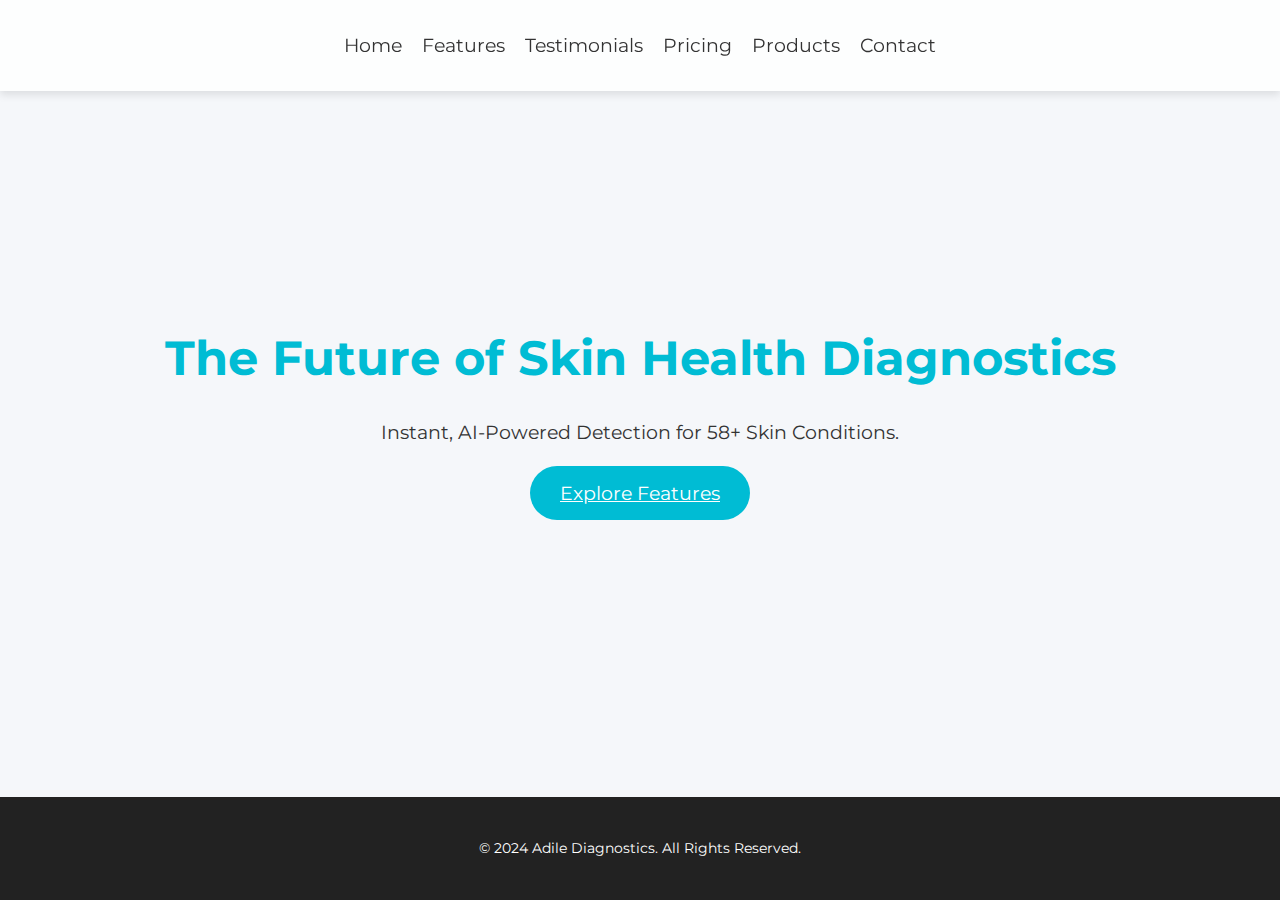
==== index.html @ a2587669 "Add files via upload" ====
<!DOCTYPE html>
<html lang="en">
<head>
    <!-- Meta and Title -->
    <meta charset="UTF-8">
    <meta name="viewport" content="width=device-width, initial-scale=1.0">
    <title>Adile Diagnostics</title>
    <!-- Google Font (Montserrat) -->
    <link href="https://fonts.googleapis.com/css2?family=Montserrat:wght@400;700&display=swap" rel="stylesheet">
    <!-- Link to main CSS file -->
    <link rel="stylesheet" href="styles.css">
</head>
<body>

    <!-- Navbar Section -->
    <header class="navbar">
        <div class="container">
            <nav>
                <a href="index.html">Home</a>
                <a href="features.html">Features</a>
                <a href="testimonials.html">Testimonials</a>
                <a href="pricing.html">Pricing</a>
                <a href="products.html">Products</a>
                <a href="contact.html">Contact</a>
            </nav>
        </div>
    </header>

    <!-- Hero Section -->
    <section class="hero-section">
        <div class="container">
            <h1 class="hero-title">The Future of Skin Health Diagnostics</h1>
            <p class="hero-subtitle">Instant, AI-Powered Detection for 58+ Skin Conditions.</p>
            <a href="features.html" class="cta-button">Explore Features</a>
        </div>
    </section>

    <!-- Footer Section -->
    <footer class="footer">
        <div class="container">
            <p>&copy; 2024 Adile Diagnostics. All Rights Reserved.</p>
        </div>
    </footer>

</body>
</html>
---- styles.css ----
/* Global Styles - Applies to all pages */
html, body {
    height: 100%;
    margin: 0;
    font-family: 'Montserrat', sans-serif;  /* Ensuring Montserrat is applied globally */
    background-color: #f5f7fa;  /* Light background for professional appearance */
    color: #333;
    line-height: 1.6;
    display: flex;
    flex-direction: column;  /* Helps with sticky footer */
}

/* Main container for all page content */
.container {
    max-width: 1200px;
    margin: 0 auto;
    padding: 20px;
    flex: 1;  /* Makes content take up available space */
}

/* Navbar styles */
.navbar {
    background-color: rgba(255, 255, 255, 0.8); /* Semi-transparent */
    box-shadow: 0 4px 8px rgba(0, 0, 0, 0.1);  /* Floating effect */
    position: fixed;
    top: 0;
    width: 100%;
    z-index: 1000;
    display: flex;
    justify-content: center;
    padding: 10px 0;
    transition: background-color 0.3s ease;
}

/* Centering navbar items */
.navbar .container {
    display: flex;
    justify-content: center;
}

/* Styling navbar links */
.navbar nav {
    display: flex;
    justify-content: center;
    gap: 20px;
}

/* Ensuring Montserrat font is used for navigation links */
.navbar nav a {
    color: #333;
    text-decoration: none;
    font-family: 'Montserrat', sans-serif;  /* Apply Montserrat font */
    font-size: 1.2rem;
    transition: color 0.3s ease;
}

/* Hover effect for navbar links */
.navbar nav a:hover {
    color: #00bcd4;
}

/* Hero section styling (applies to index page) */
.hero-section {
    background: url('assets/medical-bg.jpg') center center/cover no-repeat;
    height: 100vh;
    display: flex;
    justify-content: center;
    align-items: center;
    position: relative;
    text-align: center;
    color: #fff;
}

/* Styling for main title on hero section */
.hero-title {
    font-size: 3rem;
    margin-bottom: 20px;
    color: #00bcd4;
}

/* Subtitle styling on hero section */
.hero-subtitle {
    font-size: 1.2rem;
    margin-bottom: 30px;
    color: #333;
}

/* CTA (Call-to-Action) button on hero section */
.cta-button {
    background-color: #00bcd4;
    color: #fff;
    padding: 15px 30px;
    border: none;
    border-radius: 50px;
    cursor: pointer;
    font-size: 1.2rem;
    transition: background-color 0.3s ease, transform 0.3s ease;
}

/* Hover effect for CTA button */
.cta-button:hover {
    background-color: #008c9e;
    transform: scale(1.05);
}

/* Feature boxes for Features, Testimonials, Pricing, and Products pages */
.features-section, .testimonials-section, .pricing-section, .products-section {
    padding: 80px 0;
    text-align: center;
    background-color: #f5f7fa;
}

/* Box styling for Features, Testimonials, Pricing, and Products */
.feature-box, .testimonial-box, .pricing-box, .product-box {
    background-color: #ffffff;
    border: 1px solid #ddd;
    border-radius: 10px;
    padding: 20px;
    margin: 20px;
    box-shadow: 0 4px 10px rgba(0, 0, 0, 0.05);  /* Slight shadow for depth */
    transition: transform 0.3s ease, box-shadow 0.3s ease;
    display: inline-block;
    width: 300px;
    vertical-align: top;
}

/* Hover effect for all feature boxes */
.feature-box:hover, .testimonial-box:hover, .pricing-box:hover, .product-box:hover {
    transform: scale(1.05);
    box-shadow: 0 6px 20px rgba(0, 0, 0, 0.1);
}

/* Title inside the boxes */
.feature-box h3, .testimonial-box h3, .pricing-box h3, .product-box h3 {
    font-size: 1.5rem;
    margin-bottom: 15px;
    color: #00bcd4;
}

/* Text inside the boxes */
.feature-box p, .testimonial-box p, .pricing-box p, .product-box p {
    font-size: 1rem;
    color: #333;
}

/* Contact Form Section */
.contact-section {
    padding: 80px 0;
    text-align: center;
    background-color: #f5f7fa;
}

/* Contact form box styling */
.contact-box {
    background-color: #ffffff;
    border: 1px solid #ddd;
    border-radius: 10px;
    padding: 40px;
    margin: 0 auto;
    box-shadow: 0 4px 10px rgba(0, 0, 0, 0.05);
    width: 60%;  /* Centered width */
    max-width: 600px;
}

/* Inputs and textarea inside contact form */
.contact-box input, .contact-box textarea {
    width: 100%;
    padding: 15px;
    margin: 10px 0;
    border: none;
    border-radius: 5px;
    background-color: #f0f0f0;
    font-size: 1rem;
}

/* Submit button styling */
button {
    background-color: #00bcd4;
    color: #ffffff;
    padding: 15px 30px;
    border: none;
    border-radius: 50px;
    cursor: pointer;
    text-transform: uppercase;
    font-size: 1rem;
    transition: background-color 0.3s ease, transform 0.3s ease;
}

/* Hover effect for button */
button:hover {
    background-color: #008c9e;
    transform: scale(1.05);
}

/* Footer styling */
.footer {
    background-color: #222;
    color: #fff;
    text-align: center;
    padding: 20px 0;
    font-size: 0.9rem;
    margin-top: auto;  /* Ensures footer sticks to the bottom */
}

/* Footer text */
.footer p {
    margin: 0;
}

/* Responsive Styling */
@media (max-width: 768px) {
    /* Stacks navbar links vertically on smaller screens */
    .navbar {
        flex-direction: column;
    }

    /* Smaller font for hero section title on small screens */
    .hero-title {
        font-size: 2.2rem;
    }

    /* Smaller button padding on mobile */
    .cta-button {
        padding: 10px 20px;
    }

    /* Full width for boxes on smaller screens */
    .feature-box, .testimonial-box, .pricing-box, .contact-box, .product-box {
        width: 100%;
        margin: 20px auto;
    }

    /* Full width for contact box on mobile */
    .contact-box {
        width: 90%;
    }
}
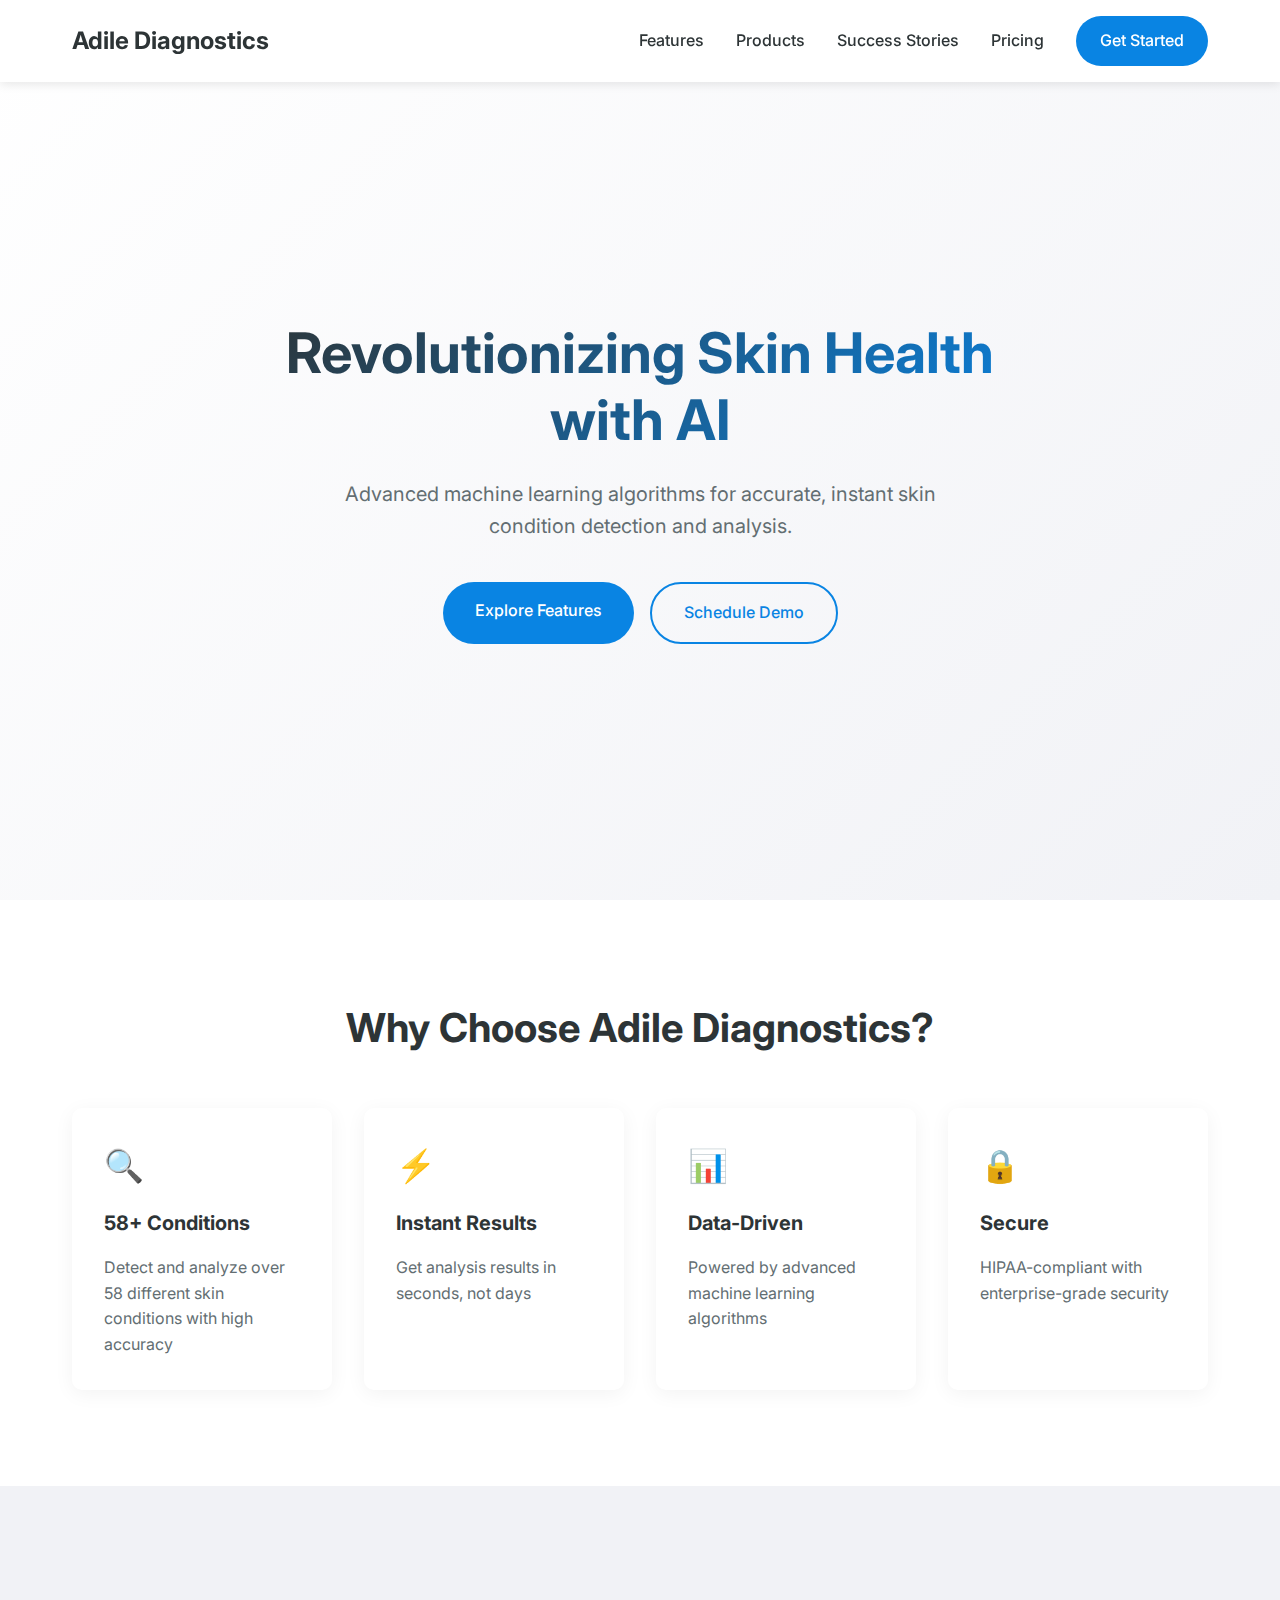
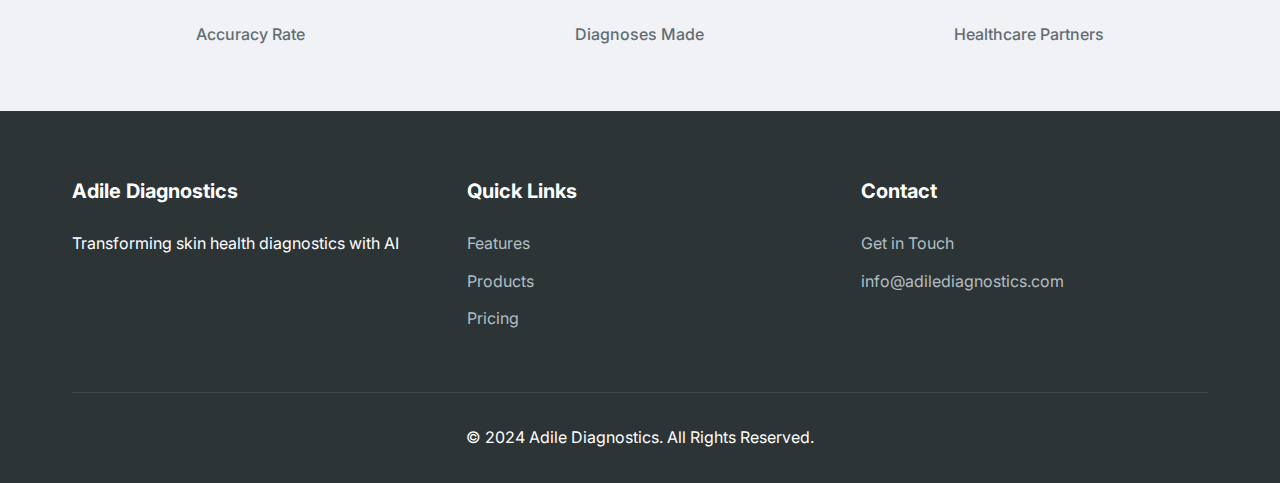
==== commit f9a1ff36: "Update website with modern design and responsive feature" ====
--- a/index.html
+++ b/index.html
@@ -4,9 +4,9 @@
     <!-- Meta and Title -->
     <meta charset="UTF-8">
     <meta name="viewport" content="width=device-width, initial-scale=1.0">
-    <title>Adile Diagnostics</title>
-    <!-- Google Font (Montserrat) -->
-    <link href="https://fonts.googleapis.com/css2?family=Montserrat:wght@400;700&display=swap" rel="stylesheet">
+    <title>Adile Diagnostics - AI-Powered Skin Health Analysis</title>
+    <!-- Google Font (Inter) -->
+    <link href="https://fonts.googleapis.com/css2?family=Inter:wght@400;500;600;700&display=swap" rel="stylesheet">
     <!-- Link to main CSS file -->
     <link rel="stylesheet" href="styles.css">
 </head>
@@ -15,13 +15,15 @@
     <!-- Navbar Section -->
     <header class="navbar">
         <div class="container">
+            <div class="logo">
+                <a href="index.html">Adile Diagnostics</a>
+            </div>
             <nav>
-                <a href="index.html">Home</a>
                 <a href="features.html">Features</a>
-                <a href="testimonials.html">Testimonials</a>
+                <a href="products.html">Products</a>
+                <a href="testimonials.html">Success Stories</a>
                 <a href="pricing.html">Pricing</a>
-                <a href="products.html">Products</a>
-                <a href="contact.html">Contact</a>
+                <a href="contact.html" class="nav-cta">Get Started</a>
             </nav>
         </div>
     </header>
@@ -29,18 +31,92 @@
     <!-- Hero Section -->
     <section class="hero-section">
         <div class="container">
-            <h1 class="hero-title">The Future of Skin Health Diagnostics</h1>
-            <p class="hero-subtitle">Instant, AI-Powered Detection for 58+ Skin Conditions.</p>
-            <a href="features.html" class="cta-button">Explore Features</a>
+            <div class="hero-content">
+                <h1 class="hero-title">Revolutionizing Skin Health with AI</h1>
+                <p class="hero-subtitle">Advanced machine learning algorithms for accurate, instant skin condition detection and analysis.</p>
+                <div class="hero-cta">
+                    <a href="features.html" class="primary-button">Explore Features</a>
+                    <a href="contact.html" class="secondary-button">Schedule Demo</a>
+                </div>
+            </div>
+        </div>
+    </section>
+
+    <!-- Features Grid Section -->
+    <section class="features-grid">
+        <div class="container">
+            <h2 class="section-title">Why Choose Adile Diagnostics?</h2>
+            <div class="grid">
+                <div class="grid-item">
+                    <div class="icon">🔍</div>
+                    <h3>58+ Conditions</h3>
+                    <p>Detect and analyze over 58 different skin conditions with high accuracy</p>
+                </div>
+                <div class="grid-item">
+                    <div class="icon">⚡</div>
+                    <h3>Instant Results</h3>
+                    <p>Get analysis results in seconds, not days</p>
+                </div>
+                <div class="grid-item">
+                    <div class="icon">📊</div>
+                    <h3>Data-Driven</h3>
+                    <p>Powered by advanced machine learning algorithms</p>
+                </div>
+                <div class="grid-item">
+                    <div class="icon">🔒</div>
+                    <h3>Secure</h3>
+                    <p>HIPAA-compliant with enterprise-grade security</p>
+                </div>
+            </div>
+        </div>
+    </section>
+
+    <!-- Stats Section -->
+    <section class="stats-section">
+        <div class="container">
+            <div class="stats-grid">
+                <div class="stat-item">
+                    <h3>98%</h3>
+                    <p>Accuracy Rate</p>
+                </div>
+                <div class="stat-item">
+                    <h3>50K+</h3>
+                    <p>Diagnoses Made</p>
+                </div>
+                <div class="stat-item">
+                    <h3>1000+</h3>
+                    <p>Healthcare Partners</p>
+                </div>
+            </div>
         </div>
     </section>
 
     <!-- Footer Section -->
     <footer class="footer">
         <div class="container">
-            <p>&copy; 2024 Adile Diagnostics. All Rights Reserved.</p>
+            <div class="footer-content">
+                <div class="footer-section">
+                    <h4>Adile Diagnostics</h4>
+                    <p>Transforming skin health diagnostics with AI</p>
+                </div>
+                <div class="footer-section">
+                    <h4>Quick Links</h4>
+                    <a href="features.html">Features</a>
+                    <a href="products.html">Products</a>
+                    <a href="pricing.html">Pricing</a>
+                </div>
+                <div class="footer-section">
+                    <h4>Contact</h4>
+                    <a href="contact.html">Get in Touch</a>
+                    <a href="mailto:info@adilediagnostics.com">info@adilediagnostics.com</a>
+                </div>
+            </div>
+            <div class="footer-bottom">
+                <p>&copy; 2024 Adile Diagnostics. All Rights Reserved.</p>
+            </div>
         </div>
     </footer>
 
+    <script src="scripts.js"></script>
 </body>
 </html>
--- a/styles.css
+++ b/styles.css
@@ -1,237 +1,1033 @@
-/* Global Styles - Applies to all pages */
+/* Reset and Base Styles */
+:root {
+    --primary-color: #2D3436;
+    --secondary-color: #0984E3;
+    --accent-color: #00B894;
+    --text-color: #2D3436;
+    --light-gray: #F1F2F6;
+    --white: #FFFFFF;
+    --transition: all 0.3s ease;
+}
+
+* {
+    margin: 0;
+    padding: 0;
+    box-sizing: border-box;
+}
+
 html, body {
     height: 100%;
-    margin: 0;
-    font-family: 'Montserrat', sans-serif;  /* Ensuring Montserrat is applied globally */
-    background-color: #f5f7fa;  /* Light background for professional appearance */
-    color: #333;
+    font-family: 'Inter', sans-serif;
+    font-size: 16px;
     line-height: 1.6;
-    display: flex;
-    flex-direction: column;  /* Helps with sticky footer */
-}
-
-/* Main container for all page content */
+    color: var(--text-color);
+    background-color: var(--white);
+}
+
 .container {
     max-width: 1200px;
     margin: 0 auto;
-    padding: 20px;
-    flex: 1;  /* Makes content take up available space */
-}
-
-/* Navbar styles */
+    padding: 0 2rem;
+}
+
+/* Navbar Styles */
 .navbar {
-    background-color: rgba(255, 255, 255, 0.8); /* Semi-transparent */
-    box-shadow: 0 4px 8px rgba(0, 0, 0, 0.1);  /* Floating effect */
     position: fixed;
     top: 0;
-    width: 100%;
+    left: 0;
+    right: 0;
+    background: rgba(255, 255, 255, 0.98);
+    backdrop-filter: blur(10px);
     z-index: 1000;
-    display: flex;
-    justify-content: center;
-    padding: 10px 0;
-    transition: background-color 0.3s ease;
-}
-
-/* Centering navbar items */
+    padding: 1rem 0;
+    box-shadow: 0 2px 10px rgba(0, 0, 0, 0.1);
+}
+
 .navbar .container {
     display: flex;
-    justify-content: center;
-}
-
-/* Styling navbar links */
+    justify-content: space-between;
+    align-items: center;
+}
+
+.logo a {
+    font-size: 1.5rem;
+    font-weight: 700;
+    color: var(--primary-color);
+    text-decoration: none;
+}
+
 .navbar nav {
     display: flex;
+    gap: 2rem;
+    align-items: center;
+}
+
+.navbar nav a {
+    color: var(--text-color);
+    text-decoration: none;
+    font-weight: 500;
+    transition: var(--transition);
+}
+
+.navbar nav a:hover {
+    color: var(--secondary-color);
+}
+
+.nav-cta {
+    background: var(--secondary-color);
+    color: var(--white) !important;
+    padding: 0.75rem 1.5rem;
+    border-radius: 50px;
+    transition: var(--transition);
+}
+
+.nav-cta:hover {
+    background: var(--accent-color);
+    transform: translateY(-2px);
+}
+
+/* Hero Section */
+.hero-section {
+    padding: 8rem 0 4rem;
+    background: linear-gradient(135deg, var(--white) 0%, var(--light-gray) 100%);
+    min-height: 100vh;
+    display: flex;
+    align-items: center;
+}
+
+.hero-content {
+    max-width: 800px;
+    margin: 0 auto;
+    text-align: center;
+}
+
+.hero-title {
+    font-size: 3.5rem;
+    font-weight: 700;
+    line-height: 1.2;
+    margin-bottom: 1.5rem;
+    background: linear-gradient(135deg, var(--primary-color) 0%, var(--secondary-color) 100%);
+    -webkit-background-clip: text;
+    -webkit-text-fill-color: transparent;
+}
+
+.hero-subtitle {
+    font-size: 1.25rem;
+    color: #636E72;
+    margin-bottom: 2.5rem;
+    max-width: 600px;
+    margin-left: auto;
+    margin-right: auto;
+}
+
+.hero-cta {
+    display: flex;
+    gap: 1rem;
     justify-content: center;
-    gap: 20px;
-}
-
-/* Ensuring Montserrat font is used for navigation links */
-.navbar nav a {
-    color: #333;
+}
+
+.primary-button, .secondary-button {
+    padding: 1rem 2rem;
+    border-radius: 50px;
+    font-weight: 500;
     text-decoration: none;
-    font-family: 'Montserrat', sans-serif;  /* Apply Montserrat font */
-    font-size: 1.2rem;
-    transition: color 0.3s ease;
-}
-
-/* Hover effect for navbar links */
-.navbar nav a:hover {
-    color: #00bcd4;
-}
-
-/* Hero section styling (applies to index page) */
-.hero-section {
-    background: url('assets/medical-bg.jpg') center center/cover no-repeat;
-    height: 100vh;
+    transition: var(--transition);
+}
+
+.primary-button {
+    background: var(--secondary-color);
+    color: var(--white);
+}
+
+.secondary-button {
+    background: transparent;
+    color: var(--secondary-color);
+    border: 2px solid var(--secondary-color);
+}
+
+.primary-button:hover, .secondary-button:hover {
+    transform: translateY(-2px);
+}
+
+/* Features Grid */
+.features-grid {
+    padding: 6rem 0;
+    background: var(--white);
+}
+
+.section-title {
+    text-align: center;
+    font-size: 2.5rem;
+    margin-bottom: 3rem;
+    color: var(--primary-color);
+}
+
+.grid {
+    display: grid;
+    grid-template-columns: repeat(auto-fit, minmax(250px, 1fr));
+    gap: 2rem;
+}
+
+.grid-item {
+    padding: 2rem;
+    background: var(--white);
+    border-radius: 10px;
+    box-shadow: 0 4px 20px rgba(0, 0, 0, 0.05);
+    transition: var(--transition);
+}
+
+.grid-item:hover {
+    transform: translateY(-5px);
+}
+
+.icon {
+    font-size: 2rem;
+    margin-bottom: 1rem;
+}
+
+.grid-item h3 {
+    font-size: 1.25rem;
+    margin-bottom: 1rem;
+    color: var(--primary-color);
+}
+
+.grid-item p {
+    color: #636E72;
+}
+
+/* Stats Section */
+.stats-section {
+    padding: 4rem 0;
+    background: var(--light-gray);
+}
+
+.stats-grid {
+    display: grid;
+    grid-template-columns: repeat(auto-fit, minmax(200px, 1fr));
+    gap: 2rem;
+    text-align: center;
+}
+
+.stat-item h3 {
+    font-size: 2.5rem;
+    color: var(--secondary-color);
+    margin-bottom: 0.5rem;
+}
+
+.stat-item p {
+    color: #636E72;
+    font-weight: 500;
+}
+
+/* Footer */
+.footer {
+    background: var(--primary-color);
+    color: var(--white);
+    padding: 4rem 0 2rem;
+}
+
+.footer-content {
+    display: grid;
+    grid-template-columns: repeat(auto-fit, minmax(200px, 1fr));
+    gap: 3rem;
+    margin-bottom: 3rem;
+}
+
+.footer-section h4 {
+    font-size: 1.25rem;
+    margin-bottom: 1.5rem;
+}
+
+.footer-section a {
+    color: #B2BEC3;
+    text-decoration: none;
+    display: block;
+    margin-bottom: 0.75rem;
+    transition: var(--transition);
+}
+
+.footer-section a:hover {
+    color: var(--white);
+}
+
+.footer-bottom {
+    text-align: center;
+    padding-top: 2rem;
+    border-top: 1px solid rgba(255, 255, 255, 0.1);
+}
+
+/* Page Header */
+.page-header {
+    padding: 8rem 0 4rem;
+    background: linear-gradient(135deg, var(--primary-color) 0%, var(--secondary-color) 100%);
+    color: var(--white);
+    text-align: center;
+}
+
+.page-header h1 {
+    font-size: 3rem;
+    margin-bottom: 1rem;
+}
+
+.page-header p {
+    font-size: 1.25rem;
+    opacity: 0.9;
+    max-width: 600px;
+    margin: 0 auto;
+}
+
+/* Feature Cards */
+.feature-card {
+    background: var(--white);
+    border-radius: 10px;
+    padding: 2rem;
+    box-shadow: 0 4px 20px rgba(0, 0, 0, 0.1);
+    transition: var(--transition);
+}
+
+.feature-card:hover {
+    transform: translateY(-5px);
+    box-shadow: 0 8px 30px rgba(0, 0, 0, 0.15);
+}
+
+.feature-icon {
+    font-size: 2.5rem;
+    margin-bottom: 1.5rem;
+}
+
+/* Technical Features */
+.tech-features {
+    padding: 6rem 0;
+    background: var(--light-gray);
+}
+
+.tech-features h2 {
+    text-align: center;
+    font-size: 2.5rem;
+    margin-bottom: 3rem;
+    color: var(--primary-color);
+}
+
+.tech-grid {
+    display: grid;
+    grid-template-columns: repeat(auto-fit, minmax(300px, 1fr));
+    gap: 2rem;
+}
+
+.tech-item {
+    background: var(--white);
+    padding: 2rem;
+    border-radius: 10px;
+    box-shadow: 0 4px 20px rgba(0, 0, 0, 0.05);
+}
+
+.tech-item h3 {
+    color: var(--secondary-color);
+    margin-bottom: 1.5rem;
+    font-size: 1.5rem;
+}
+
+.tech-item ul {
+    list-style: none;
+    padding: 0;
+}
+
+.tech-item li {
+    padding: 0.5rem 0;
+    color: var(--text-color);
+    position: relative;
+    padding-left: 1.5rem;
+}
+
+.tech-item li:before {
+    content: "→";
+    position: absolute;
+    left: 0;
+    color: var(--secondary-color);
+}
+
+/* CTA Section */
+.cta-section {
+    padding: 6rem 0;
+    text-align: center;
+    background: linear-gradient(135deg, var(--white) 0%, var(--light-gray) 100%);
+}
+
+.cta-section h2 {
+    font-size: 2.5rem;
+    margin-bottom: 1rem;
+    color: var(--primary-color);
+}
+
+.cta-section p {
+    font-size: 1.25rem;
+    color: #636E72;
+    margin-bottom: 2rem;
+}
+
+.cta-buttons {
     display: flex;
+    gap: 1rem;
     justify-content: center;
+}
+
+/* Products Section */
+.products-section {
+    padding: 6rem 0;
+    background: var(--white);
+}
+
+.products-grid {
+    display: grid;
+    grid-template-columns: repeat(auto-fit, minmax(300px, 1fr));
+    gap: 3rem;
+    margin-top: 3rem;
+}
+
+.product-card {
+    background: var(--white);
+    border-radius: 15px;
+    overflow: hidden;
+    box-shadow: 0 4px 20px rgba(0, 0, 0, 0.1);
+    transition: var(--transition);
+}
+
+.product-card:hover {
+    transform: translateY(-10px);
+    box-shadow: 0 8px 30px rgba(0, 0, 0, 0.15);
+}
+
+.product-image {
+    background: linear-gradient(135deg, var(--secondary-color) 0%, var(--accent-color) 100%);
+    padding: 3rem;
+    text-align: center;
+}
+
+.product-icon {
+    font-size: 4rem;
+}
+
+.product-content {
+    padding: 2rem;
+}
+
+.product-content h3 {
+    font-size: 1.5rem;
+    color: var(--primary-color);
+    margin-bottom: 1rem;
+}
+
+.product-content p {
+    color: #636E72;
+    margin-bottom: 1.5rem;
+}
+
+.product-features {
+    list-style: none;
+    padding: 0;
+    margin-bottom: 2rem;
+}
+
+.product-features li {
+    padding: 0.5rem 0;
+    color: var(--text-color);
+    position: relative;
+    padding-left: 1.5rem;
+}
+
+.product-features li:before {
+    content: "✓";
+    position: absolute;
+    left: 0;
+    color: var(--accent-color);
+}
+
+/* Integration Section */
+.integration-section {
+    padding: 6rem 0;
+    background: var(--light-gray);
+    text-align: center;
+}
+
+.integration-section h2 {
+    font-size: 2.5rem;
+    margin-bottom: 1rem;
+    color: var(--primary-color);
+}
+
+.integration-section > .container > p {
+    font-size: 1.25rem;
+    color: #636E72;
+    margin-bottom: 3rem;
+}
+
+.integration-grid {
+    display: grid;
+    grid-template-columns: repeat(auto-fit, minmax(250px, 1fr));
+    gap: 2rem;
+    margin-top: 3rem;
+}
+
+.integration-item {
+    background: var(--white);
+    padding: 2rem;
+    border-radius: 10px;
+    box-shadow: 0 4px 20px rgba(0, 0, 0, 0.05);
+    transition: var(--transition);
+}
+
+.integration-item:hover {
+    transform: translateY(-5px);
+}
+
+.integration-item h3 {
+    color: var(--secondary-color);
+    margin-bottom: 1rem;
+    font-size: 1.25rem;
+}
+
+.integration-item p {
+    color: #636E72;
+}
+
+/* Featured Story */
+.featured-story {
+    padding: 6rem 0;
+    background: var(--white);
+}
+
+.story-card {
+    background: var(--white);
+    border-radius: 15px;
+    padding: 3rem;
+    box-shadow: 0 4px 20px rgba(0, 0, 0, 0.1);
+    transition: var(--transition);
+}
+
+.story-card.featured {
+    background: linear-gradient(135deg, var(--primary-color) 0%, var(--secondary-color) 100%);
+    color: var(--white);
+    display: grid;
+    grid-template-columns: 2fr 1fr;
+    gap: 3rem;
+}
+
+.story-quote {
+    font-size: 1.5rem;
+    line-height: 1.6;
+    margin-bottom: 2rem;
+    font-weight: 500;
+}
+
+.story-author {
+    display: flex;
     align-items: center;
+    gap: 1rem;
+}
+
+.author-info h3 {
+    font-size: 1.25rem;
+    margin-bottom: 0.5rem;
+}
+
+.author-info p {
+    opacity: 0.9;
+}
+
+.story-stats {
+    display: grid;
+    gap: 2rem;
+    align-content: center;
+}
+
+.story-stats .stat {
+    text-align: center;
+}
+
+.story-stats h4 {
+    font-size: 2.5rem;
+    margin-bottom: 0.5rem;
+}
+
+.story-stats p {
+    opacity: 0.9;
+}
+
+/* Testimonials Grid */
+.testimonials-grid {
+    padding: 6rem 0;
+    background: var(--light-gray);
+}
+
+.testimonials-grid h2 {
+    text-align: center;
+    font-size: 2.5rem;
+    margin-bottom: 3rem;
+    color: var(--primary-color);
+}
+
+.stories-grid {
+    display: grid;
+    grid-template-columns: repeat(auto-fit, minmax(300px, 1fr));
+    gap: 2rem;
+}
+
+.stories-grid .story-card {
+    background: var(--white);
+    padding: 2rem;
+}
+
+.stories-grid .story-quote {
+    font-size: 1.25rem;
+    color: var(--text-color);
+}
+
+/* Results Section */
+.results-section {
+    padding: 6rem 0;
+    background: var(--white);
+    text-align: center;
+}
+
+.results-section h2 {
+    font-size: 2.5rem;
+    margin-bottom: 3rem;
+    color: var(--primary-color);
+}
+
+.results-grid {
+    display: grid;
+    grid-template-columns: repeat(auto-fit, minmax(200px, 1fr));
+    gap: 3rem;
+}
+
+.result-item h3 {
+    font-size: 3rem;
+    color: var(--secondary-color);
+    margin-bottom: 1rem;
+}
+
+.result-item p {
+    font-size: 1.25rem;
+    color: #636E72;
+}
+
+/* Pricing Toggle */
+.pricing-toggle {
+    padding: 2rem 0;
+    text-align: center;
+}
+
+.toggle-container {
+    display: inline-flex;
+    align-items: center;
+    gap: 1rem;
+    background: var(--light-gray);
+    padding: 0.5rem 1rem;
+    border-radius: 50px;
+}
+
+.switch {
     position: relative;
-    text-align: center;
-    color: #fff;
-}
-
-/* Styling for main title on hero section */
-.hero-title {
+    display: inline-block;
+    width: 60px;
+    height: 34px;
+}
+
+.switch input {
+    opacity: 0;
+    width: 0;
+    height: 0;
+}
+
+.slider {
+    position: absolute;
+    cursor: pointer;
+    top: 0;
+    left: 0;
+    right: 0;
+    bottom: 0;
+    background-color: var(--secondary-color);
+    transition: var(--transition);
+    border-radius: 34px;
+}
+
+.slider:before {
+    position: absolute;
+    content: "";
+    height: 26px;
+    width: 26px;
+    left: 4px;
+    bottom: 4px;
+    background-color: white;
+    transition: var(--transition);
+    border-radius: 50%;
+}
+
+input:checked + .slider {
+    background-color: var(--accent-color);
+}
+
+input:checked + .slider:before {
+    transform: translateX(26px);
+}
+
+.discount {
+    background: var(--accent-color);
+    color: var(--white);
+    padding: 0.25rem 0.5rem;
+    border-radius: 20px;
+    font-size: 0.875rem;
+    margin-left: 0.5rem;
+}
+
+/* Pricing Grid */
+.pricing-grid {
+    padding: 4rem 0 6rem;
+}
+
+.plans-grid {
+    display: grid;
+    grid-template-columns: repeat(auto-fit, minmax(300px, 1fr));
+    gap: 2rem;
+    margin-top: 2rem;
+}
+
+.plan-card {
+    background: var(--white);
+    border-radius: 15px;
+    padding: 3rem;
+    box-shadow: 0 4px 20px rgba(0, 0, 0, 0.1);
+    transition: var(--transition);
+    position: relative;
+}
+
+.plan-card.featured {
+    border: 2px solid var(--secondary-color);
+    transform: scale(1.05);
+}
+
+.plan-badge {
+    position: absolute;
+    top: -12px;
+    left: 50%;
+    transform: translateX(-50%);
+    background: var(--secondary-color);
+    color: var(--white);
+    padding: 0.5rem 1rem;
+    border-radius: 20px;
+    font-size: 0.875rem;
+    font-weight: 500;
+}
+
+.plan-header {
+    text-align: center;
+    margin-bottom: 2rem;
+}
+
+.plan-header h3 {
+    font-size: 1.5rem;
+    color: var(--primary-color);
+    margin-bottom: 1rem;
+}
+
+.price {
+    margin-bottom: 1rem;
+}
+
+.price .amount {
     font-size: 3rem;
-    margin-bottom: 20px;
-    color: #00bcd4;
-}
-
-/* Subtitle styling on hero section */
-.hero-subtitle {
-    font-size: 1.2rem;
-    margin-bottom: 30px;
-    color: #333;
-}
-
-/* CTA (Call-to-Action) button on hero section */
-.cta-button {
-    background-color: #00bcd4;
-    color: #fff;
-    padding: 15px 30px;
-    border: none;
-    border-radius: 50px;
-    cursor: pointer;
-    font-size: 1.2rem;
-    transition: background-color 0.3s ease, transform 0.3s ease;
-}
-
-/* Hover effect for CTA button */
-.cta-button:hover {
-    background-color: #008c9e;
-    transform: scale(1.05);
-}
-
-/* Feature boxes for Features, Testimonials, Pricing, and Products pages */
-.features-section, .testimonials-section, .pricing-section, .products-section {
-    padding: 80px 0;
-    text-align: center;
-    background-color: #f5f7fa;
-}
-
-/* Box styling for Features, Testimonials, Pricing, and Products */
-.feature-box, .testimonial-box, .pricing-box, .product-box {
-    background-color: #ffffff;
-    border: 1px solid #ddd;
+    font-weight: 700;
+    color: var(--secondary-color);
+}
+
+.price .period {
+    color: #636E72;
+}
+
+.custom-price {
+    font-size: 2rem;
+    font-weight: 700;
+    color: var(--secondary-color);
+}
+
+.plan-features {
+    margin-bottom: 2rem;
+}
+
+.plan-features ul {
+    list-style: none;
+    padding: 0;
+}
+
+.plan-features li {
+    padding: 0.75rem 0;
+    color: var(--text-color);
+    position: relative;
+    padding-left: 1.5rem;
+}
+
+.plan-features li:before {
+    content: "✓";
+    position: absolute;
+    left: 0;
+    color: var(--accent-color);
+}
+
+.plan-cta {
+    text-align: center;
+}
+
+/* FAQ Section */
+.faq-section {
+    padding: 6rem 0;
+    background: var(--light-gray);
+}
+
+.faq-section h2 {
+    text-align: center;
+    font-size: 2.5rem;
+    margin-bottom: 3rem;
+    color: var(--primary-color);
+}
+
+.faq-grid {
+    display: grid;
+    grid-template-columns: repeat(auto-fit, minmax(400px, 1fr));
+    gap: 2rem;
+}
+
+.faq-item {
+    background: var(--white);
+    padding: 2rem;
     border-radius: 10px;
-    padding: 20px;
-    margin: 20px;
-    box-shadow: 0 4px 10px rgba(0, 0, 0, 0.05);  /* Slight shadow for depth */
-    transition: transform 0.3s ease, box-shadow 0.3s ease;
-    display: inline-block;
-    width: 300px;
-    vertical-align: top;
-}
-
-/* Hover effect for all feature boxes */
-.feature-box:hover, .testimonial-box:hover, .pricing-box:hover, .product-box:hover {
-    transform: scale(1.05);
-    box-shadow: 0 6px 20px rgba(0, 0, 0, 0.1);
-}
-
-/* Title inside the boxes */
-.feature-box h3, .testimonial-box h3, .pricing-box h3, .product-box h3 {
-    font-size: 1.5rem;
-    margin-bottom: 15px;
-    color: #00bcd4;
-}
-
-/* Text inside the boxes */
-.feature-box p, .testimonial-box p, .pricing-box p, .product-box p {
+    box-shadow: 0 4px 20px rgba(0, 0, 0, 0.05);
+}
+
+.faq-item h3 {
+    font-size: 1.25rem;
+    color: var(--primary-color);
+    margin-bottom: 1rem;
+}
+
+.faq-item p {
+    color: #636E72;
+}
+
+/* Contact Grid */
+.contact-grid {
+    padding: 6rem 0;
+    background: var(--white);
+}
+
+.contact-wrapper {
+    display: grid;
+    grid-template-columns: 1fr 1fr;
+    gap: 4rem;
+    align-items: start;
+}
+
+.contact-info {
+    padding-right: 2rem;
+}
+
+.contact-info h2 {
+    font-size: 2.5rem;
+    color: var(--primary-color);
+    margin-bottom: 1rem;
+}
+
+.contact-info > p {
+    font-size: 1.25rem;
+    color: #636E72;
+    margin-bottom: 3rem;
+}
+
+.contact-methods {
+    display: grid;
+    gap: 2rem;
+}
+
+.contact-method {
+    display: flex;
+    align-items: flex-start;
+    gap: 1rem;
+}
+
+.method-icon {
+    font-size: 2rem;
+    color: var(--secondary-color);
+}
+
+.method-details h3 {
+    font-size: 1.25rem;
+    color: var(--primary-color);
+    margin-bottom: 0.5rem;
+}
+
+.method-details p {
+    color: #636E72;
+    line-height: 1.6;
+}
+
+/* Contact Form */
+.contact-form {
+    background: var(--white);
+    padding: 3rem;
+    border-radius: 15px;
+    box-shadow: 0 4px 20px rgba(0, 0, 0, 0.1);
+}
+
+.form-group {
+    margin-bottom: 1.5rem;
+}
+
+.form-group label {
+    display: block;
+    margin-bottom: 0.5rem;
+    color: var(--primary-color);
+    font-weight: 500;
+}
+
+.form-group input,
+.form-group select,
+.form-group textarea {
+    width: 100%;
+    padding: 0.75rem;
+    border: 2px solid var(--light-gray);
+    border-radius: 8px;
+    font-family: 'Inter', sans-serif;
     font-size: 1rem;
-    color: #333;
-}
-
-/* Contact Form Section */
-.contact-section {
-    padding: 80px 0;
-    text-align: center;
-    background-color: #f5f7fa;
-}
-
-/* Contact form box styling */
-.contact-box {
-    background-color: #ffffff;
-    border: 1px solid #ddd;
-    border-radius: 10px;
-    padding: 40px;
-    margin: 0 auto;
-    box-shadow: 0 4px 10px rgba(0, 0, 0, 0.05);
-    width: 60%;  /* Centered width */
-    max-width: 600px;
-}
-
-/* Inputs and textarea inside contact form */
-.contact-box input, .contact-box textarea {
+    transition: var(--transition);
+}
+
+.form-group input:focus,
+.form-group select:focus,
+.form-group textarea:focus {
+    outline: none;
+    border-color: var(--secondary-color);
+}
+
+.form-group textarea {
+    resize: vertical;
+    min-height: 120px;
+}
+
+/* Map Section */
+.map-section {
+    padding: 4rem 0;
+    background: var(--light-gray);
+}
+
+.map-container {
     width: 100%;
-    padding: 15px;
-    margin: 10px 0;
-    border: none;
-    border-radius: 5px;
-    background-color: #f0f0f0;
-    font-size: 1rem;
-}
-
-/* Submit button styling */
-button {
-    background-color: #00bcd4;
-    color: #ffffff;
-    padding: 15px 30px;
-    border: none;
-    border-radius: 50px;
-    cursor: pointer;
-    text-transform: uppercase;
-    font-size: 1rem;
-    transition: background-color 0.3s ease, transform 0.3s ease;
-}
-
-/* Hover effect for button */
-button:hover {
-    background-color: #008c9e;
-    transform: scale(1.05);
-}
-
-/* Footer styling */
-.footer {
-    background-color: #222;
-    color: #fff;
-    text-align: center;
-    padding: 20px 0;
-    font-size: 0.9rem;
-    margin-top: auto;  /* Ensures footer sticks to the bottom */
-}
-
-/* Footer text */
-.footer p {
-    margin: 0;
-}
-
-/* Responsive Styling */
+    height: 400px;
+    background: var(--white);
+    border-radius: 15px;
+    overflow: hidden;
+}
+
+.map-placeholder {
+    width: 100%;
+    height: 100%;
+    display: flex;
+    align-items: center;
+    justify-content: center;
+    background: var(--light-gray);
+    color: #636E72;
+}
+
+/* Responsive Design */
 @media (max-width: 768px) {
-    /* Stacks navbar links vertically on smaller screens */
     .navbar {
+        padding: 1rem;
+    }
+
+    .navbar nav {
+        display: none;
+    }
+
+    .hero-title {
+        font-size: 2.5rem;
+    }
+
+    .hero-subtitle {
+        font-size: 1.1rem;
+    }
+
+    .hero-cta {
         flex-direction: column;
     }
 
-    /* Smaller font for hero section title on small screens */
-    .hero-title {
-        font-size: 2.2rem;
-    }
-
-    /* Smaller button padding on mobile */
-    .cta-button {
-        padding: 10px 20px;
-    }
-
-    /* Full width for boxes on smaller screens */
-    .feature-box, .testimonial-box, .pricing-box, .contact-box, .product-box {
-        width: 100%;
-        margin: 20px auto;
-    }
-
-    /* Full width for contact box on mobile */
-    .contact-box {
-        width: 90%;
-    }
-}
+    .grid {
+        grid-template-columns: 1fr;
+    }
+
+    .footer-content {
+        grid-template-columns: 1fr;
+        text-align: center;
+    }
+
+    .page-header h1 {
+        font-size: 2rem;
+    }
+
+    .tech-grid {
+        grid-template-columns: 1fr;
+    }
+
+    .cta-buttons {
+        flex-direction: column;
+        gap: 1rem;
+    }
+
+    .products-grid {
+        grid-template-columns: 1fr;
+    }
+
+    .integration-grid {
+        grid-template-columns: 1fr;
+    }
+
+    .story-card.featured {
+        grid-template-columns: 1fr;
+    }
+
+    .stories-grid {
+        grid-template-columns: 1fr;
+    }
+
+    .results-grid {
+        grid-template-columns: 1fr;
+        gap: 2rem;
+    }
+
+    .plans-grid {
+        grid-template-columns: 1fr;
+    }
+
+    .plan-card.featured {
+        transform: scale(1);
+    }
+
+    .faq-grid {
+        grid-template-columns: 1fr;
+    }
+
+    .contact-wrapper {
+        grid-template-columns: 1fr;
+        gap: 3rem;
+    }
+
+    .contact-info {
+        padding-right: 0;
+    }
+
+    .contact-form {
+        padding: 2rem;
+    }
+
+    .map-container {
+        height: 300px;
+    }
+}
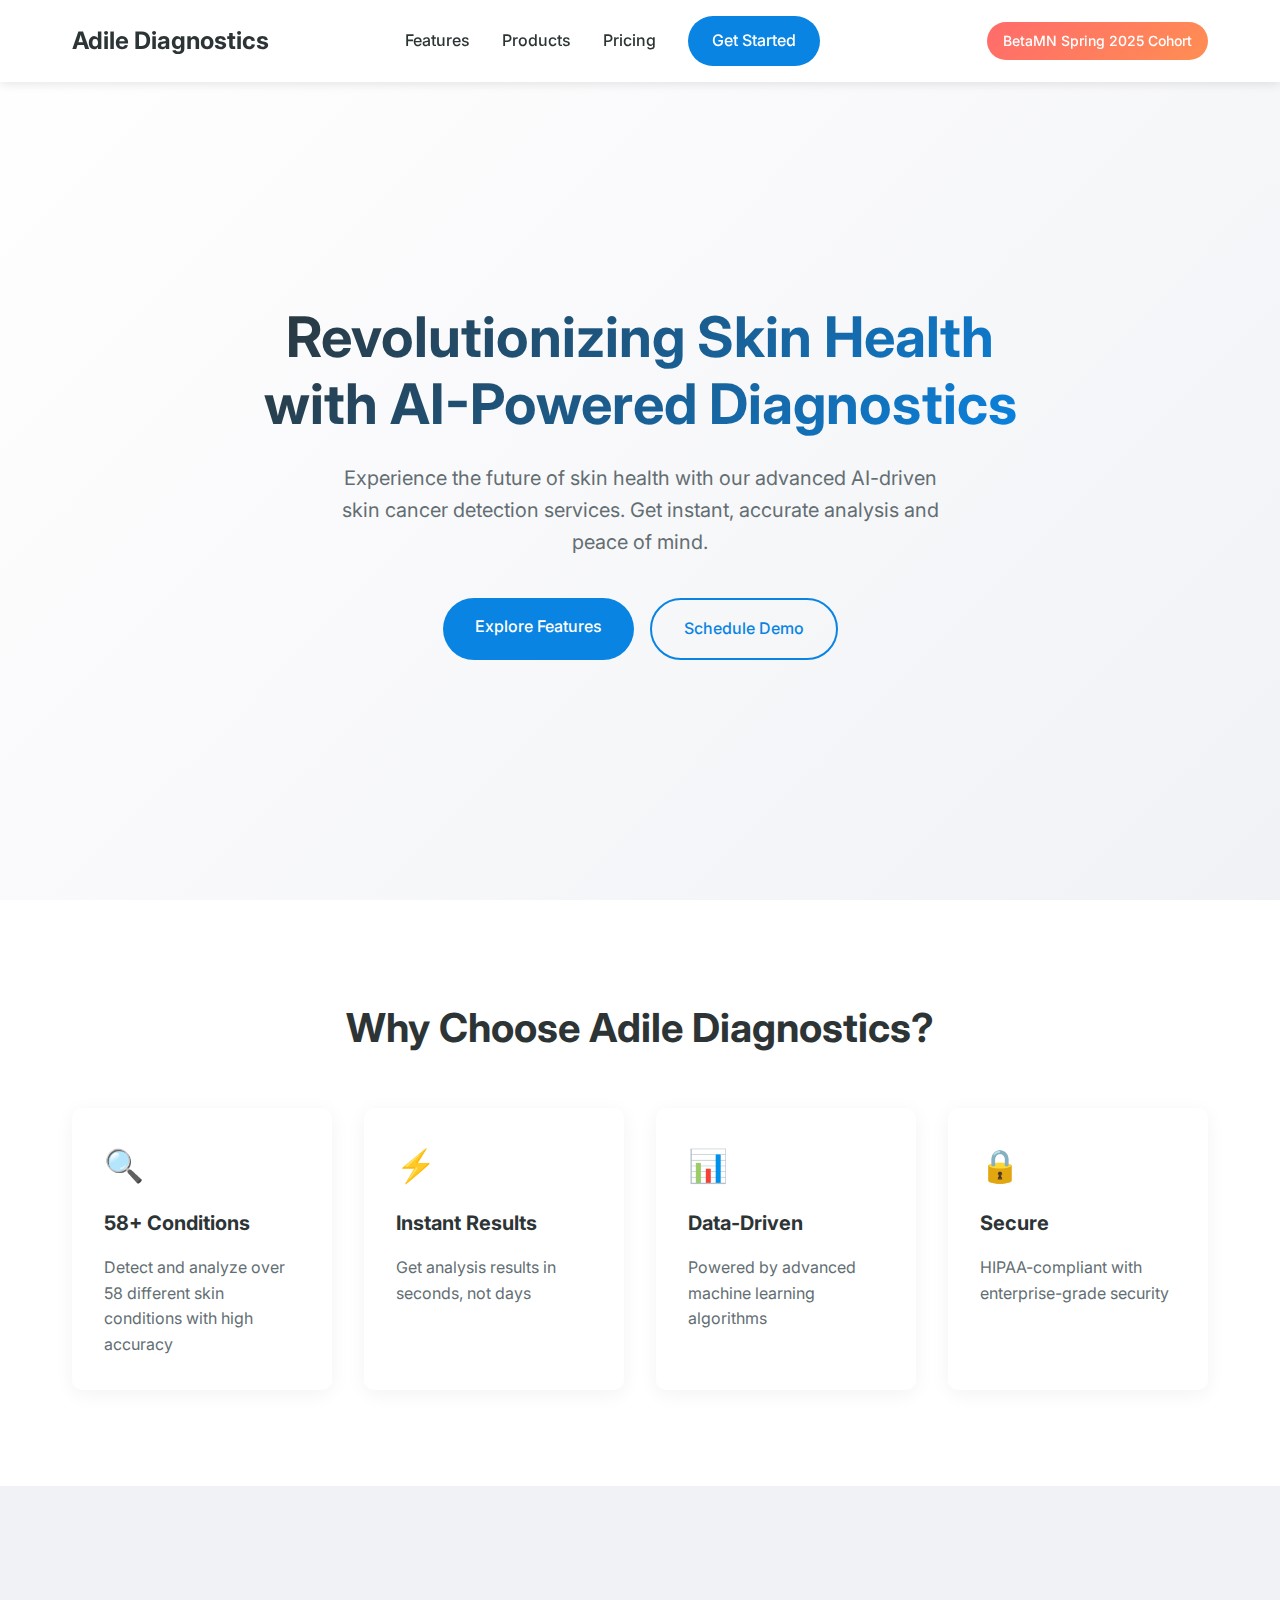
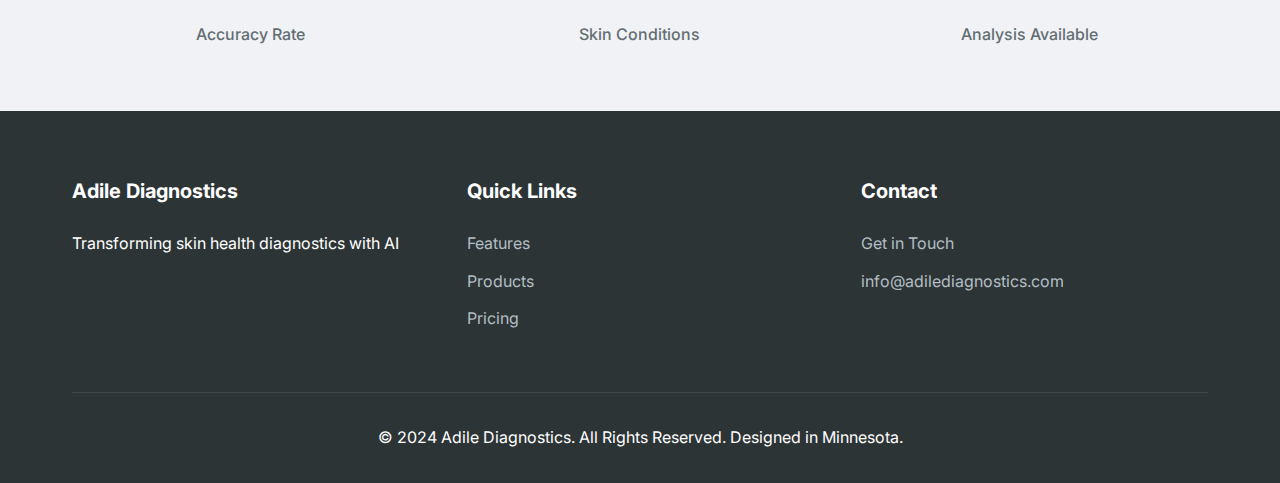
==== commit ca13e63b: "Update website: Remove testimonials, update contact page and layout" ====
--- a/index.html
+++ b/index.html
@@ -5,6 +5,14 @@
     <meta charset="UTF-8">
     <meta name="viewport" content="width=device-width, initial-scale=1.0">
     <title>Adile Diagnostics - AI-Powered Skin Health Analysis</title>
+    <!-- Google Analytics -->
+    <script async src="https://www.googletagmanager.com/gtag/js?id=G-KMVDMQRSFY"></script>
+    <script>
+        window.dataLayer = window.dataLayer || [];
+        function gtag(){dataLayer.push(arguments);}
+        gtag('js', new Date());
+        gtag('config', 'G-KMVDMQRSFY');
+    </script>
     <!-- Google Font (Inter) -->
     <link href="https://fonts.googleapis.com/css2?family=Inter:wght@400;500;600;700&display=swap" rel="stylesheet">
     <!-- Link to main CSS file -->
@@ -21,10 +29,12 @@
             <nav>
                 <a href="features.html">Features</a>
                 <a href="products.html">Products</a>
-                <a href="testimonials.html">Success Stories</a>
                 <a href="pricing.html">Pricing</a>
                 <a href="contact.html" class="nav-cta">Get Started</a>
             </nav>
+            <div class="beta-announcement">
+                <span class="beta-badge">BetaMN Spring 2025 Cohort</span>
+            </div>
         </div>
     </header>
 
@@ -32,8 +42,8 @@
     <section class="hero-section">
         <div class="container">
             <div class="hero-content">
-                <h1 class="hero-title">Revolutionizing Skin Health with AI</h1>
-                <p class="hero-subtitle">Advanced machine learning algorithms for accurate, instant skin condition detection and analysis.</p>
+                <h1 class="hero-title">Revolutionizing Skin Health with AI-Powered Diagnostics</h1>
+                <p class="hero-subtitle">Experience the future of skin health with our advanced AI-driven skin cancer detection services. Get instant, accurate analysis and peace of mind.</p>
                 <div class="hero-cta">
                     <a href="features.html" class="primary-button">Explore Features</a>
                     <a href="contact.html" class="secondary-button">Schedule Demo</a>
@@ -80,12 +90,12 @@
                     <p>Accuracy Rate</p>
                 </div>
                 <div class="stat-item">
-                    <h3>50K+</h3>
-                    <p>Diagnoses Made</p>
+                    <h3>58+</h3>
+                    <p>Skin Conditions</p>
                 </div>
                 <div class="stat-item">
-                    <h3>1000+</h3>
-                    <p>Healthcare Partners</p>
+                    <h3>24/7</h3>
+                    <p>Analysis Available</p>
                 </div>
             </div>
         </div>
@@ -112,11 +122,12 @@
                 </div>
             </div>
             <div class="footer-bottom">
-                <p>&copy; 2024 Adile Diagnostics. All Rights Reserved.</p>
+                <p>&copy; 2024 Adile Diagnostics. All Rights Reserved. Designed in Minnesota.</p>
             </div>
         </div>
     </footer>
 
     <script src="scripts.js"></script>
+    <script src="analytics/analytics.js"></script>
 </body>
 </html>
--- a/styles.css
+++ b/styles.css
@@ -86,6 +86,35 @@
     transform: translateY(-2px);
 }
 
+/* BetaMN Announcement */
+.beta-announcement {
+    margin-left: 2rem;
+}
+
+.beta-badge {
+    background: linear-gradient(135deg, #FF6B6B 0%, #FF8E53 100%);
+    color: var(--white);
+    padding: 0.5rem 1rem;
+    border-radius: 50px;
+    font-size: 0.875rem;
+    font-weight: 500;
+    display: inline-block;
+    animation: pulse 2s infinite;
+    white-space: nowrap;
+}
+
+@keyframes pulse {
+    0% {
+        transform: scale(1);
+    }
+    50% {
+        transform: scale(1.05);
+    }
+    100% {
+        transform: scale(1);
+    }
+}
+
 /* Hero Section */
 .hero-section {
     padding: 8rem 0 4rem;
